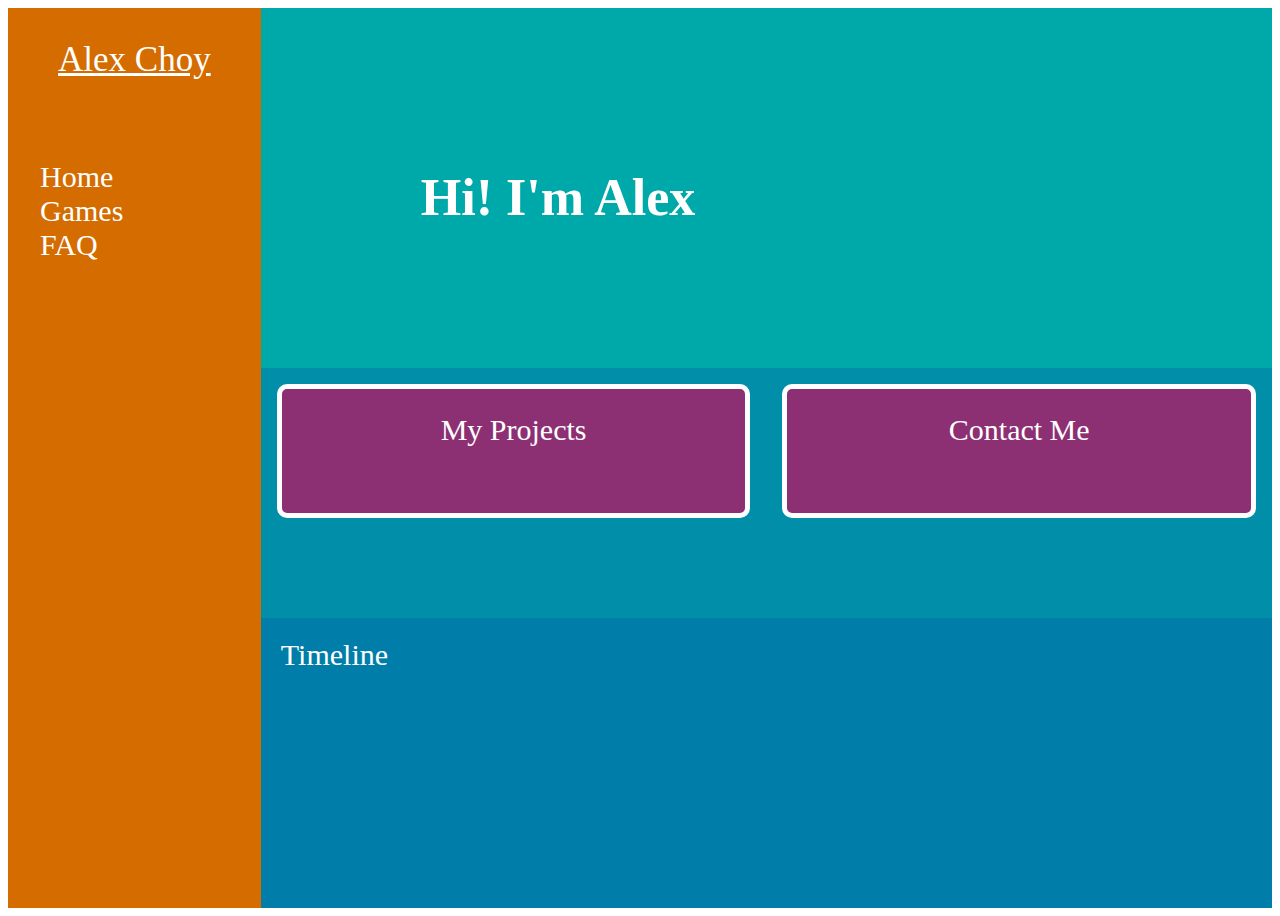
==== index.html @ de67a9a8 "Rename home.html to index.html" ====
<!DOCTYPE html>
<html lang="en">
<head>
  <meta charset="UTF-8">
  <meta name="viewport" content="width=device-width, initial-scale=1.0">
  <title>My Website</title>
  <link rel="stylesheet" href="stylesheet.css">
</head>
<body>
  <div class="body">
    <div class="sidebar">
      <div class="name-header-container">
        <div class="name-header">
          Alex Choy
        </div>
      </div>
      <div class="nav-btn-container">
        <div class="nav-btn">Home</div>
        <div class="nav-btn">Games</div>
        <div class="nav-btn">FAQ</div>
      </div>
    </div>
    <div class=content> 
      <div class="content-header-container">
        <div class="content-header">Hi! I'm Alex</div>
        <div class="bio"></div>
      </div>
      <div class="content-btn-container">
        <div class="content-btn">
          <div class="btn">
              My Projects
          </div>
        </div>
        <div class="content-btn">
          <div class="btn">
            Contact Me
          </div>
        </div>
      </div>
      <div class="content-timeline-container">
        Timeline
      </div>
    </div>
  </div>
</body>
</html>
---- stylesheet.css ----
.body {
  display: flex;
  font-family: "Arial Rounded MT Bold"; 
  font-size: 30px;
  color: white;
}

.sidebar {
  height: 100vh;
  width: 20%;
  background-color: #d46c00;
}

.name-header {
  text-decoration: underline;
  font-size: 35px;
  padding: 2rem;
  margin-bottom: 1rem;
  display: flex;
  justify-content: center; /* Center horizontally */
  align-items: center; /* Center vertically */
}

.nav-btn-container {
  padding: 2rem;
  margin-bottom: 1rem;
}

.content {
  height: 100vh;
  width: 80%;
  background-color: #00a9a9;
  display: flex;
  flex-direction: column;
}

.content-header-container {
  height: 40%;
}

.content-header {
  height: 5vh;
  width: 100%;
  padding: 10rem;
  font-weight: 800;
  font-size: 52px;
}

.content-btn-container {
  background-color: #008ea9;
  height: 30%;
  display: flex;
}
.content-btn{
  padding: 0.75rem;
  height: 40%;
  width: 100%;
  background-color: #8d2f73;
  margin: 1rem;
  border-radius: 10px;
  border: 5px solid rgb(255, 255, 255);
  text-align: center;
}
.btn{
  padding: 0.75rem;
}

.content-timeline-container {
  background-color: #007ea9;
  padding: 20px;
  height: 30%;
}
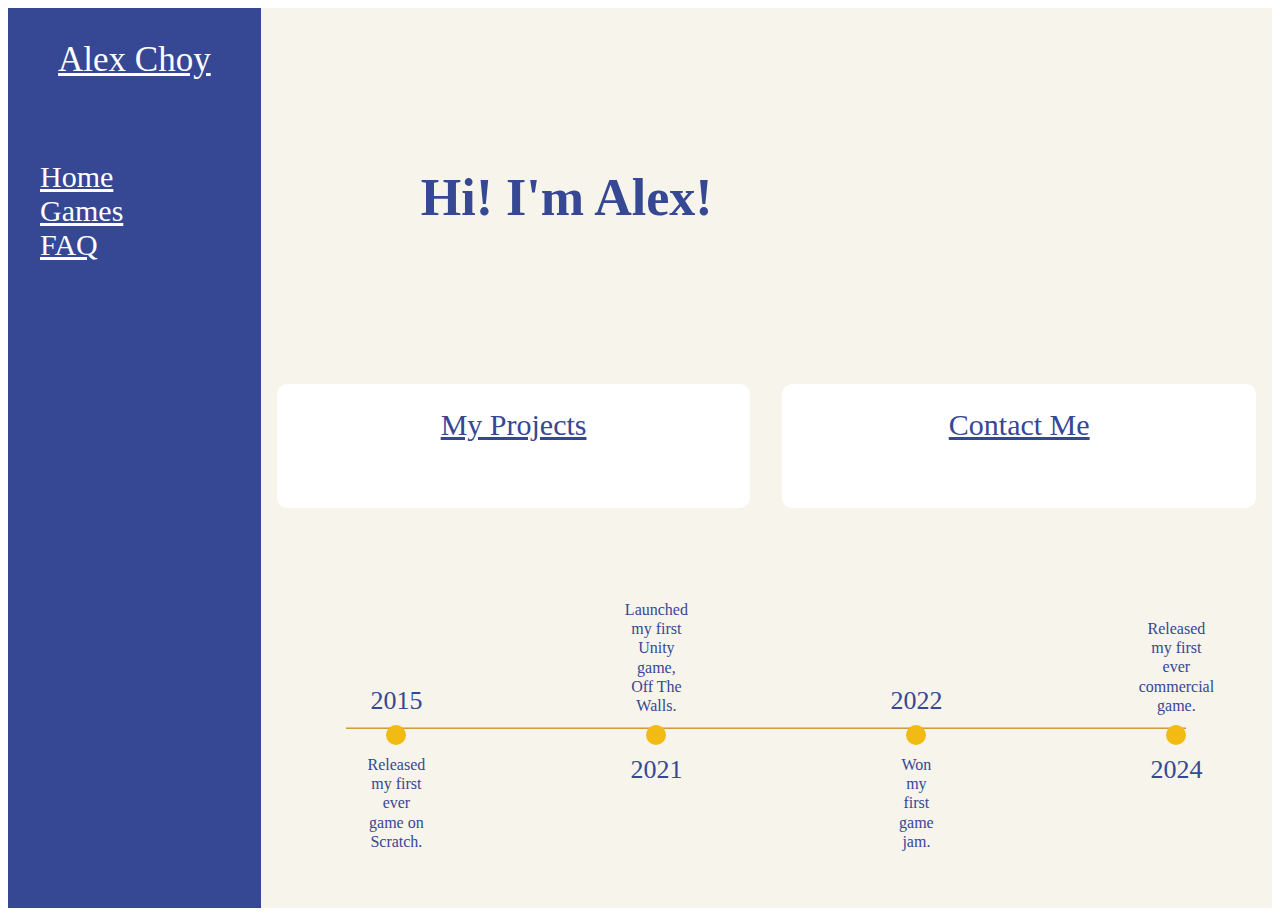
==== commit 29bc5f82: "Rename indexx.html to index.html" ====
--- a/index.html
+++ b/index.html
@@ -4,6 +4,7 @@
   <meta charset="UTF-8">
   <meta name="viewport" content="width=device-width, initial-scale=1.0">
   <title>My Website</title>
+  <link rel="icon" type="image/x-icon" href="icon.png">
   <link rel="stylesheet" href="stylesheet.css">
 </head>
 <body>
@@ -15,30 +16,36 @@
         </div>
       </div>
       <div class="nav-btn-container">
-        <div class="nav-btn">Home</div>
-        <div class="nav-btn">Games</div>
-        <div class="nav-btn">FAQ</div>
+        <a href="home.html" style="color: white;">Home</a>
+        <br>
+        <a href="https://alexio-games.itch.io/" target="_blank" style="color: white;">Games</a>
+        <br>
+        <a href="faq.html" style="color: white;">FAQ</a>
       </div>
     </div>
     <div class=content> 
       <div class="content-header-container">
-        <div class="content-header">Hi! I'm Alex</div>
-        <div class="bio"></div>
+        <div class="content-header">Hi! I'm Alex!</div>
       </div>
       <div class="content-btn-container">
         <div class="content-btn">
           <div class="btn">
-              My Projects
+              <a href="https://alexio-games.itch.io/" target="_blank">My Projects</a>
           </div>
         </div>
         <div class="content-btn">
           <div class="btn">
-            Contact Me
+            <a href="mailto:alexbchoy@gmail.com">Contact Me</a>
           </div>
         </div>
       </div>
       <div class="content-timeline-container">
-        Timeline
+        <ul class="timeline">
+          <li data-year="2015" data-text="Released my first ever game on Scratch."></li>
+          <li data-year="2021" data-text="Launched my first Unity game, Off The Walls."></li>
+          <li data-year="2022" data-text="Won my first game jam."></li>
+          <li data-year="2024" data-text="Released my first ever commercial game."></li>
+        </ul>
       </div>
     </div>
   </div>
--- a/stylesheet.css
+++ b/stylesheet.css
@@ -2,13 +2,14 @@
   display: flex;
   font-family: "Arial Rounded MT Bold"; 
   font-size: 30px;
-  color: white;
+  color: #364794;
 }
 
 .sidebar {
   height: 100vh;
   width: 20%;
-  background-color: #d46c00;
+  color: white;
+  background-color: #364794;
 }
 
 .name-header {
@@ -29,7 +30,7 @@
 .content {
   height: 100vh;
   width: 80%;
-  background-color: #00a9a9;
+  background-color: #f7f4ec;
   display: flex;
   flex-direction: column;
 }
@@ -47,7 +48,7 @@
 }
 
 .content-btn-container {
-  background-color: #008ea9;
+  background-color: #f7f4ec;
   height: 30%;
   display: flex;
 }
@@ -55,18 +56,167 @@
   padding: 0.75rem;
   height: 40%;
   width: 100%;
-  background-color: #8d2f73;
+  background-color: #ffffff;
   margin: 1rem;
   border-radius: 10px;
-  border: 5px solid rgb(255, 255, 255);
   text-align: center;
+  transition: 0.4s ease-in-out;
 }
 .btn{
   padding: 0.75rem;
 }
 
 .content-timeline-container {
-  background-color: #007ea9;
+  background-color: #f7f4ec;
   padding: 20px;
   height: 30%;
+}
+
+.bio{
+  padding: 20px;
+  height: 30%;
+  color: white;
+}
+
+a:link {
+  color: #364794;
+}
+
+a:visited {
+  color: #364794;
+}
+
+.content-btn:hover {
+  background-color: #e7c55e;
+}
+
+.timeline {
+	width:800px;
+	height: 20px;
+	list-style: none;
+	text-align: justify;
+	margin: 80px auto;
+	background: -webkit-gradient(left top, left bottom, color-stop(0%, rgba(255,255,255,0)), color-stop(45%, rgba(255,255,255,0)), color-stop(51%, rgba(191,128,11,1)), color-stop(57%, rgba(255,255,255,0)), color-stop(100%, rgba(255,255,255,0)));
+	background: linear-gradient(to bottom, rgba(255,255,255,0) 0%, rgba(255,255,255,0) 45%, rgba(191,128,11,1) 51%, rgba(255,255,255,0) 57%, rgba(255,255,255,0) 100%);
+}
+
+.timeline:after {
+  display: inline-block;
+  content: "";
+  width: 100%;
+}
+
+.timeline li {
+	display: inline-block;
+	width: 20px;
+	height: 20px;
+	background: #F2BB13;
+	text-align: center;
+	line-height: 1.2;
+	position: relative;
+	border-radius: 50%;
+}
+.timeline li:before {
+	display: inline-block;
+	content: attr(data-year);
+	font-size: 26px;
+	position: absolute;
+	left: 50%;
+	transform: translateX(-50%);
+}
+
+.timeline li:nth-child(odd):before {
+	top: -40px;
+}
+.timeline li:nth-child(even):before {
+	bottom: -40px;
+}
+
+.timeline li:after {
+	display: inline-block;
+	content: attr(data-text);
+	font-size: 16px;
+	position: absolute;
+	left: 50%;
+	transform: translateX(-50%);
+}
+
+.timeline li:nth-child(odd):after {
+	bottom: 0;
+	margin-bottom: -10px;
+	transform: translate(-50%, 100%);
+}
+.timeline li:nth-child(even):after {
+	top: 0;
+	margin-top: -10px;
+	transform: translate(-50%, -100%);
+}
+input[type='checkbox'] {
+  display: none;
+}
+.lbl-toggle {
+  display: block;
+
+  font-weight: bold;
+  font-family: monospace;
+  font-size: 1.2rem;
+  text-transform: uppercase;
+  text-align: center;
+
+  padding: 1rem;
+
+  color: #A77B0E;
+  background: #FAE042;
+
+  cursor: pointer;
+
+  border-radius: 7px;
+  transition: all 0.25s ease-out;
+}
+
+.lbl-toggle:hover {
+  color: #7C5A0B;
+}
+.lbl-toggle::before {
+  content: ' ';
+  display: inline-block;
+
+  border-top: 5px solid transparent;
+  border-bottom: 5px solid transparent;
+  border-left: 5px solid currentColor;
+
+  vertical-align: middle;
+  margin-right: .7rem;
+  transform: translateY(-2px);
+
+  transition: transform .2s ease-out;
+}
+.collapsible-content .content-inner {
+  background: rgba(250, 224, 66, .2);
+  border-bottom: 1px solid rgba(250, 224, 66, .45);
+
+  border-bottom-left-radius: 7px;
+  border-bottom-right-radius: 7px;
+  padding: .5rem 1rem;
+}
+.collapsible-content {
+  max-height: 0px;
+  overflow: hidden;
+
+  transition: max-height .25s ease-in-out;
+}
+.toggle:checked + .lbl-toggle + .collapsible-content {
+  max-height: 100vh;
+}
+.toggle:checked + .lbl-toggle::before {
+  transform: rotate(90deg) translateX(-3px);
+}
+
+.toggle:checked + .lbl-toggle {
+  border-bottom-right-radius: 0;
+  border-bottom-left-radius: 0;
+}
+
+.content-inner {
+  font-size: large;
 }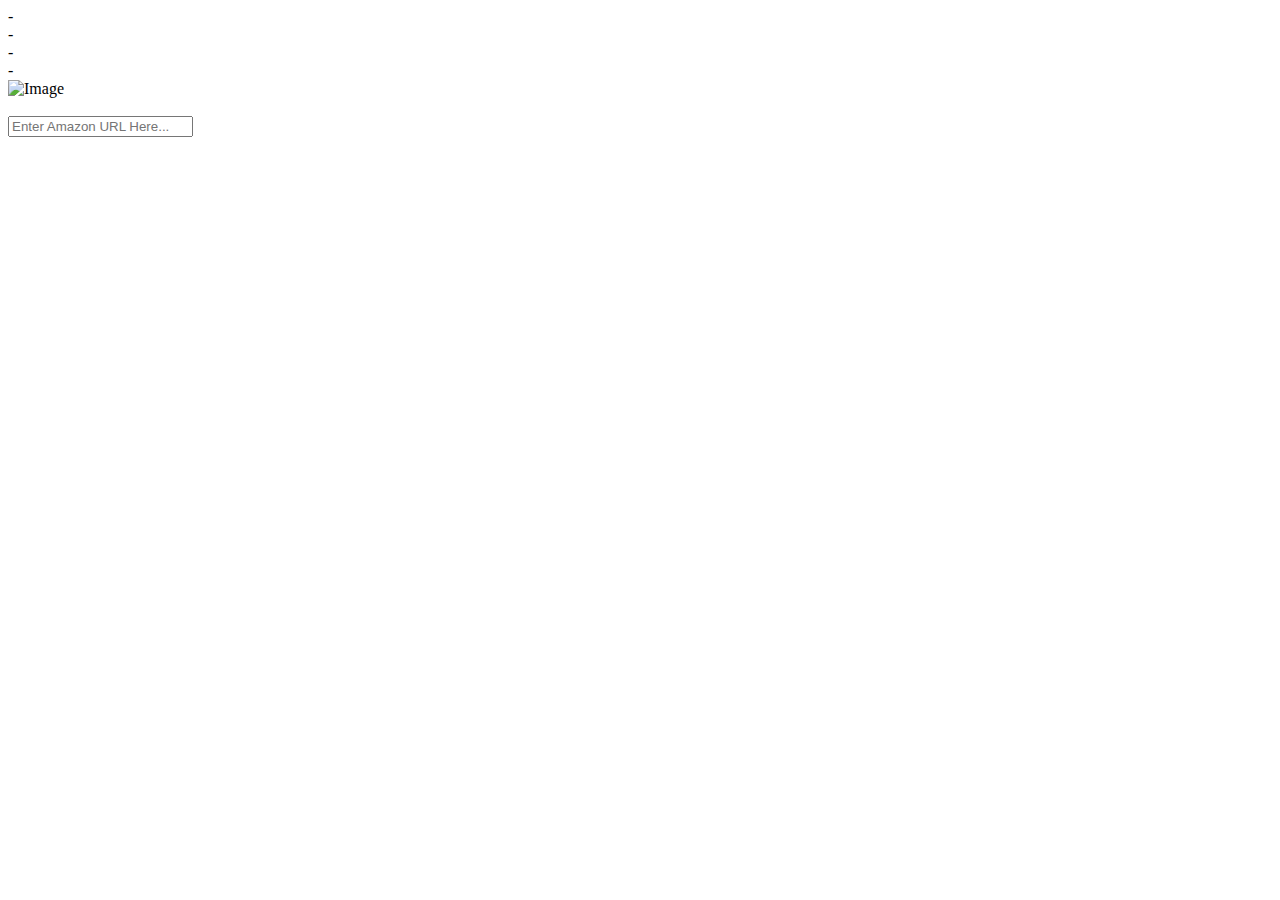
==== commit 61a937e2: "Add files via upload" ====
--- a/index.html
+++ b/index.html
@@ -1,53 +1,68 @@
 <!DOCTYPE html>
-<html lang="en">
-<head>
-  <meta charset="UTF-8">
-  <meta name="viewport" content="width=device-width, initial-scale=1.0">
-  <title>My Website</title>
-  <link rel="icon" type="image/x-icon" href="icon.png">
-  <link rel="stylesheet" href="stylesheet.css">
-</head>
-<body>
-  <div class="body">
-    <div class="sidebar">
-      <div class="name-header-container">
-        <div class="name-header">
-          Alex Choy
-        </div>
-      </div>
-      <div class="nav-btn-container">
-        <a href="home.html" style="color: white;">Home</a>
-        <br>
-        <a href="https://alexio-games.itch.io/" target="_blank" style="color: white;">Games</a>
-        <br>
-        <a href="faq.html" style="color: white;">FAQ</a>
-      </div>
-    </div>
-    <div class=content> 
-      <div class="content-header-container">
-        <div class="content-header">Hi! I'm Alex!</div>
-      </div>
-      <div class="content-btn-container">
-        <div class="content-btn">
-          <div class="btn">
-              <a href="https://alexio-games.itch.io/" target="_blank">My Projects</a>
-          </div>
-        </div>
-        <div class="content-btn">
-          <div class="btn">
-            <a href="mailto:alexbchoy@gmail.com">Contact Me</a>
-          </div>
-        </div>
-      </div>
-      <div class="content-timeline-container">
-        <ul class="timeline">
-          <li data-year="2015" data-text="Released my first ever game on Scratch."></li>
-          <li data-year="2021" data-text="Launched my first Unity game, Off The Walls."></li>
-          <li data-year="2022" data-text="Won my first game jam."></li>
-          <li data-year="2024" data-text="Released my first ever commercial game."></li>
-        </ul>
-      </div>
-    </div>
-  </div>
-</body>
-</html>
+<html>
+    <head>
+        <meta charset="utf-8" />
+        <meta name="viewport" content="initial-scale=1, width=device-width" />
+
+        <link rel="stylesheet" href="./global.css" />
+        <link rel="stylesheet" href="./index.css" />
+        <link
+            rel="stylesheet"
+            href="https://fonts.googleapis.com/css2?family=Jua:wght@400&display=swap"
+        />
+        <script src="./request.js"></script> <!-- Added this line -->
+    </head>
+    <body>
+        <div class="screen-view">
+            <footer class="info-box-parent">
+                <div class="info-box"></div>
+                <div class="frame-parent">
+                    <div class="title-box-parent">
+                        <div class="title-box"></div>
+                        <div class="product-name" id = "product-name">-</div>
+                    </div>
+                    <div class="frame-group">
+                        <div class="price-box-parent">
+                            <div class="price-box"></div>
+                            <div class="frame-wrapper">
+                                <div class="discount-shadow-parent">
+                                    <div class="discount-shadow"></div>
+                                    <div class="discount-box-parent">
+                                        <div class="discount-box"></div>
+                                        <div class="link-label" id = "discount">-</div>
+                                    </div>
+                                </div>
+                            </div>
+                            <div class="price-wrapper">
+                                <div class="price" id = "price">-</div>
+                            </div>
+                        </div>
+                        <div class="rating-box-parent">
+                            <div class="rating-box"></div>
+                            <div class="rating" id = "rating">-</div>
+                        </div>
+                    </div>
+                </div>
+                <div class="image-frame">
+                    <img src="https://policyviz.com/wp-content/uploads/2020/12/amazon-logo-square.jpg" alt="Image" style="width: 275px; height: 275px;" id="image-frame">
+                </div>
+            </footer>
+            <section class="inner-container">
+                <div contentEditable="true" class="seach-bar"></div>
+                <input
+                    class="inner-container-child"
+                    placeholder="Enter Amazon URL Here..."
+                    type="text"
+                    id="amazonUrlInput"
+                >
+
+                <div class="search-button-parent">
+                    <div class="mag-glass-stem-parent" onclick="pullAsin()">
+                        <div class="mag-glass-stem"></div>
+                        <div class="mag-glass-parent">
+                            <div class="mag-glass"></div>
+                            <div class="mag-glass-white"></div>
+                        </div>
+                    </div>
+                </div>
+            </section>
